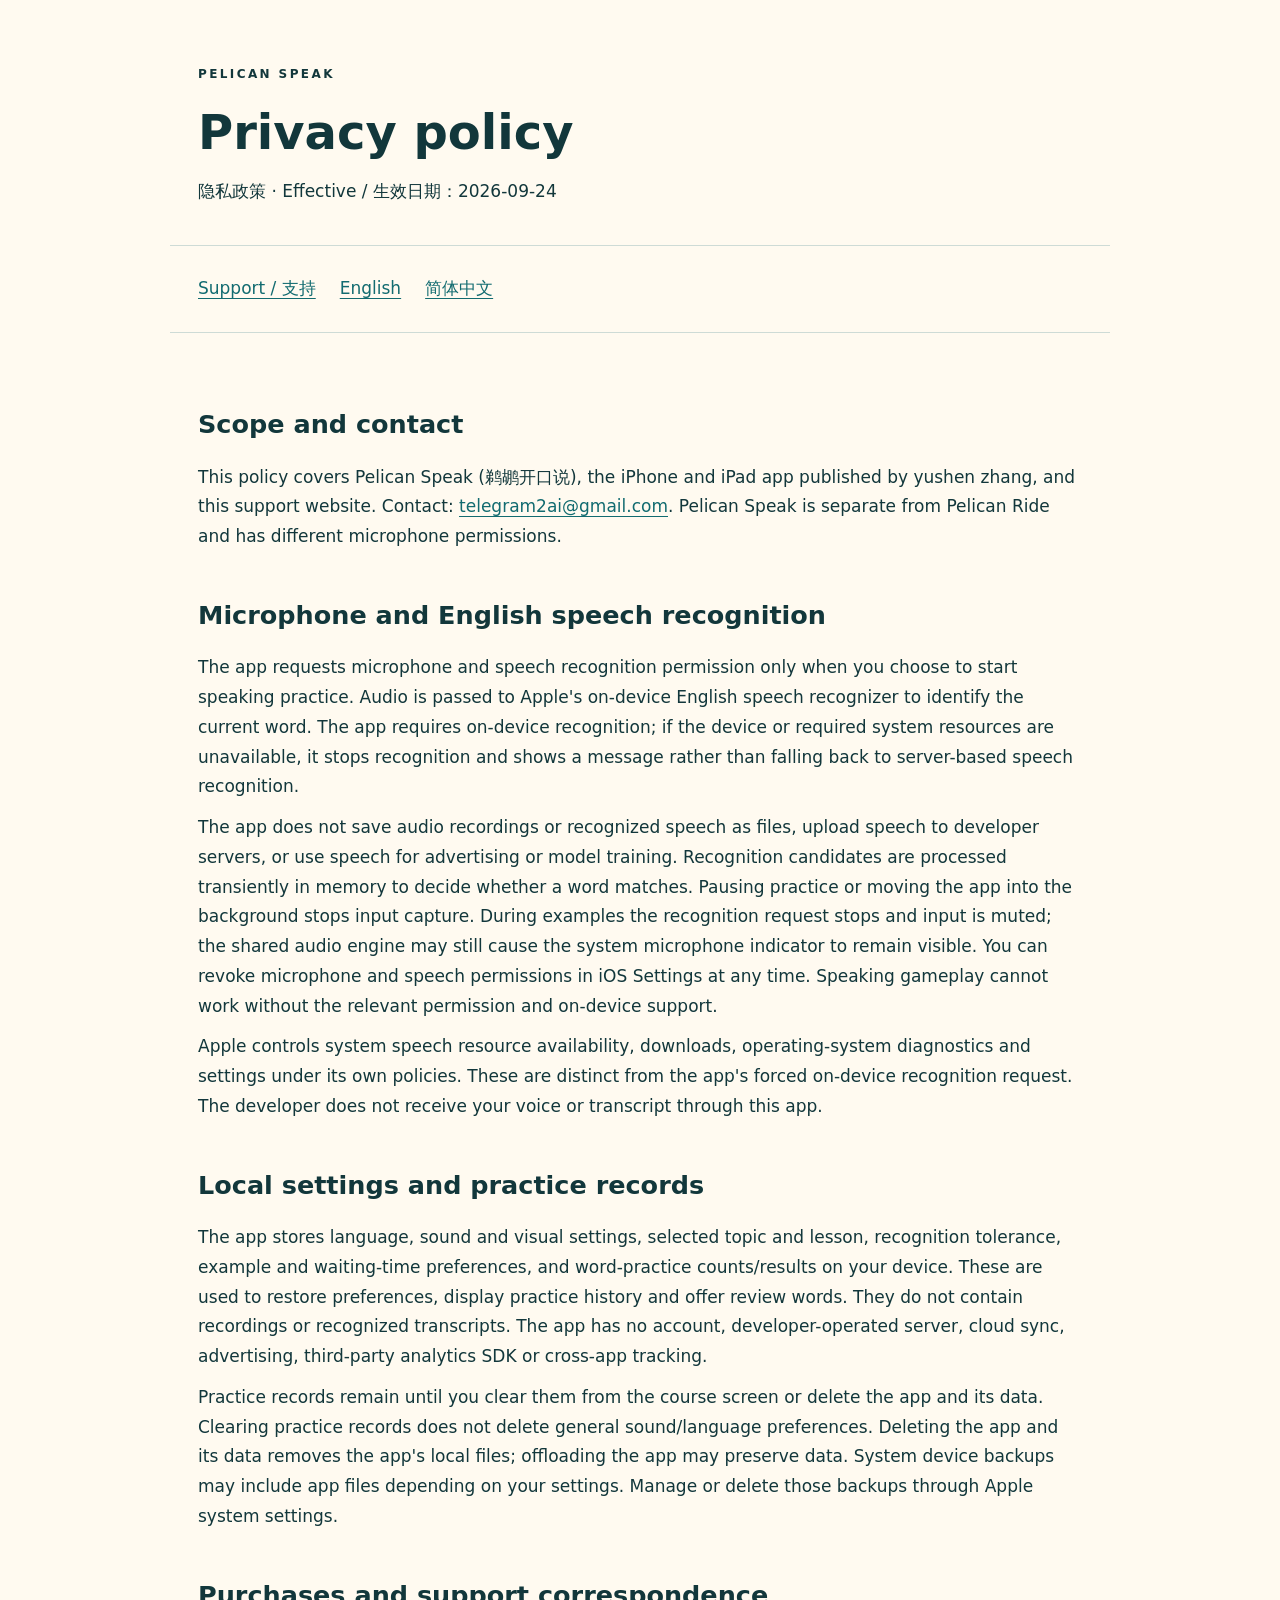
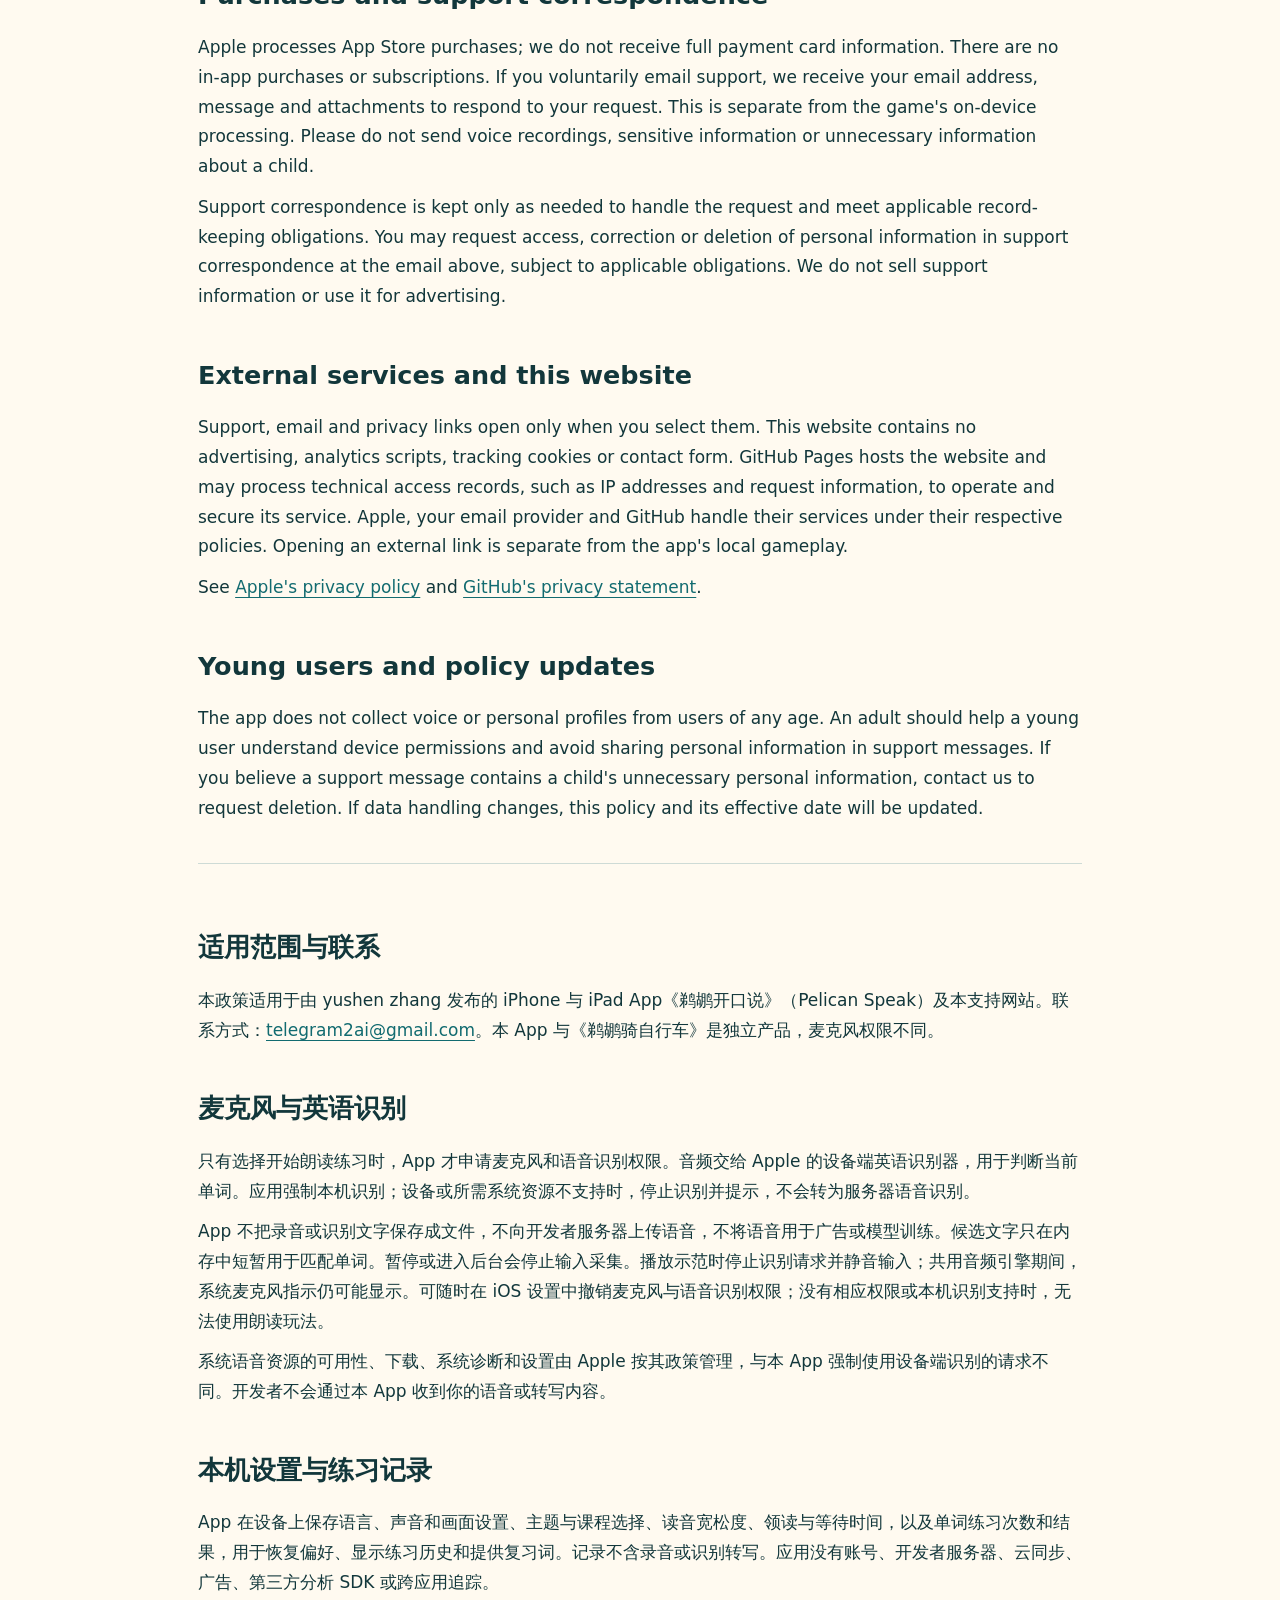
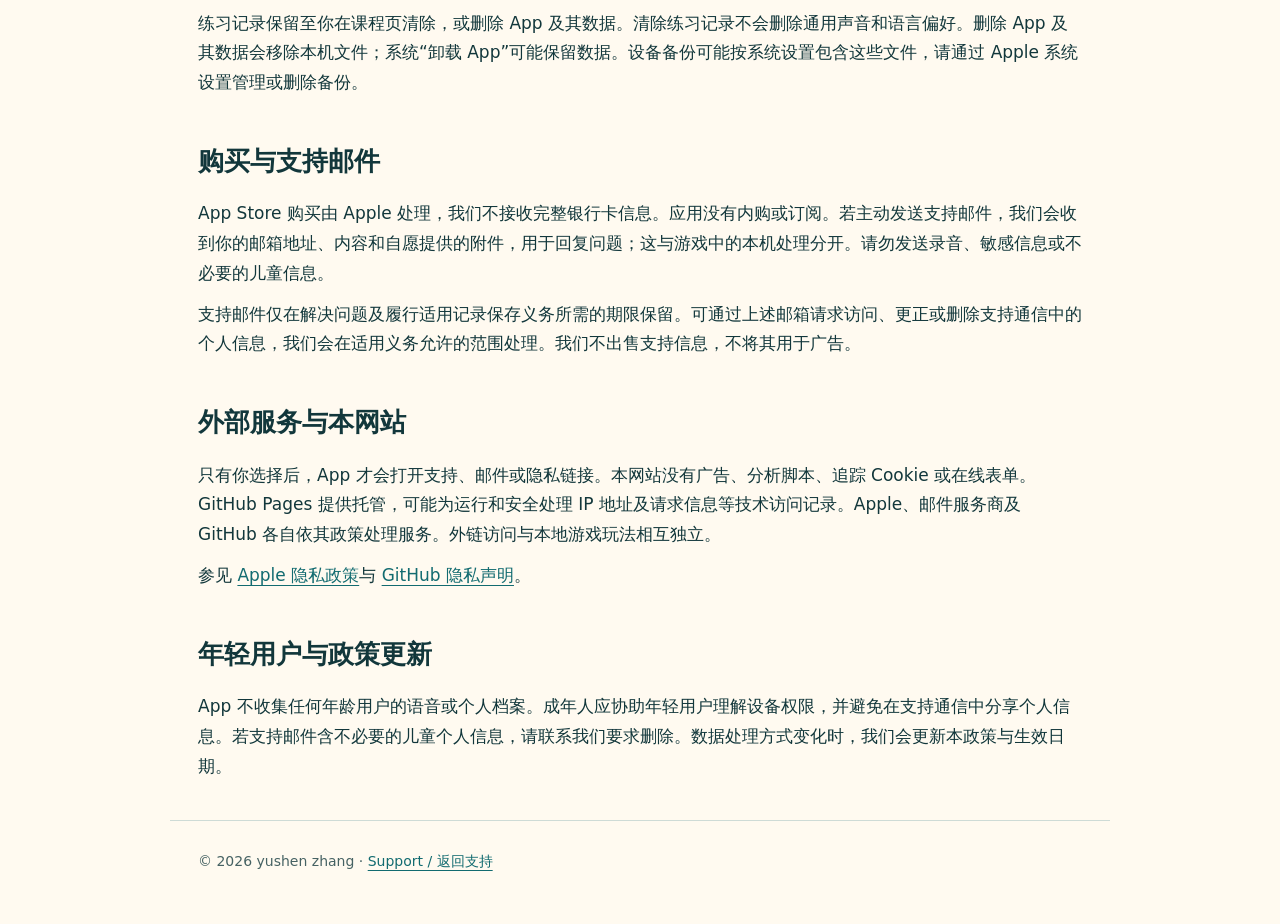
==== privacy.html @ 5c042890 "Publish Pelican Speak support and privacy pages" ====
<!doctype html>
<html lang="en"><head><meta charset="utf-8"><meta name="viewport" content="width=device-width,initial-scale=1"><title>Pelican Speak · Privacy policy / 鹈鹕开口说隐私政策</title><link rel="stylesheet" href="style.css"></head>
<body><header><div><span class="eyebrow">PELICAN SPEAK</span><h1>Privacy policy</h1><p>隐私政策 · Effective / 生效日期：2026-09-24</p></div></header><nav aria-label="Navigation"><a href="index.html">Support / 支持</a><a href="#en">English</a><a href="#zh">简体中文</a></nav>
<main><section id="en"><h2>Scope and contact</h2><p>This policy covers Pelican Speak (鹈鹕开口说), the iPhone and iPad app published by yushen zhang, and this support website. Contact: <a href="mailto:telegram2ai@gmail.com">telegram2ai@gmail.com</a>. Pelican Speak is separate from Pelican Ride and has different microphone permissions.</p>
<h2>Microphone and English speech recognition</h2><p>The app requests microphone and speech recognition permission only when you choose to start speaking practice. Audio is passed to Apple's on-device English speech recognizer to identify the current word. The app requires on-device recognition; if the device or required system resources are unavailable, it stops recognition and shows a message rather than falling back to server-based speech recognition.</p><p>The app does not save audio recordings or recognized speech as files, upload speech to developer servers, or use speech for advertising or model training. Recognition candidates are processed transiently in memory to decide whether a word matches. Pausing practice or moving the app into the background stops input capture. During examples the recognition request stops and input is muted; the shared audio engine may still cause the system microphone indicator to remain visible. You can revoke microphone and speech permissions in iOS Settings at any time. Speaking gameplay cannot work without the relevant permission and on-device support.</p><p>Apple controls system speech resource availability, downloads, operating-system diagnostics and settings under its own policies. These are distinct from the app's forced on-device recognition request. The developer does not receive your voice or transcript through this app.</p>
<h2>Local settings and practice records</h2><p>The app stores language, sound and visual settings, selected topic and lesson, recognition tolerance, example and waiting-time preferences, and word-practice counts/results on your device. These are used to restore preferences, display practice history and offer review words. They do not contain recordings or recognized transcripts. The app has no account, developer-operated server, cloud sync, advertising, third-party analytics SDK or cross-app tracking.</p><p>Practice records remain until you clear them from the course screen or delete the app and its data. Clearing practice records does not delete general sound/language preferences. Deleting the app and its data removes the app's local files; offloading the app may preserve data. System device backups may include app files depending on your settings. Manage or delete those backups through Apple system settings.</p>
<h2>Purchases and support correspondence</h2><p>Apple processes App Store purchases; we do not receive full payment card information. There are no in-app purchases or subscriptions. If you voluntarily email support, we receive your email address, message and attachments to respond to your request. This is separate from the game's on-device processing. Please do not send voice recordings, sensitive information or unnecessary information about a child.</p><p>Support correspondence is kept only as needed to handle the request and meet applicable record-keeping obligations. You may request access, correction or deletion of personal information in support correspondence at the email above, subject to applicable obligations. We do not sell support information or use it for advertising.</p>
<h2>External services and this website</h2><p>Support, email and privacy links open only when you select them. This website contains no advertising, analytics scripts, tracking cookies or contact form. GitHub Pages hosts the website and may process technical access records, such as IP addresses and request information, to operate and secure its service. Apple, your email provider and GitHub handle their services under their respective policies. Opening an external link is separate from the app's local gameplay.</p><p>See <a href="https://www.apple.com/legal/privacy/">Apple's privacy policy</a> and <a href="https://docs.github.com/en/site-policy/privacy-policies/github-general-privacy-statement">GitHub's privacy statement</a>.</p>
<h2>Young users and policy updates</h2><p>The app does not collect voice or personal profiles from users of any age. An adult should help a young user understand device permissions and avoid sharing personal information in support messages. If you believe a support message contains a child's unnecessary personal information, contact us to request deletion. If data handling changes, this policy and its effective date will be updated.</p></section>
<section id="zh" lang="zh-Hans"><h2>适用范围与联系</h2><p>本政策适用于由 yushen zhang 发布的 iPhone 与 iPad App《鹈鹕开口说》（Pelican Speak）及本支持网站。联系方式：<a href="mailto:telegram2ai@gmail.com">telegram2ai@gmail.com</a>。本 App 与《鹈鹕骑自行车》是独立产品，麦克风权限不同。</p>
<h2>麦克风与英语识别</h2><p>只有选择开始朗读练习时，App 才申请麦克风和语音识别权限。音频交给 Apple 的设备端英语识别器，用于判断当前单词。应用强制本机识别；设备或所需系统资源不支持时，停止识别并提示，不会转为服务器语音识别。</p><p>App 不把录音或识别文字保存成文件，不向开发者服务器上传语音，不将语音用于广告或模型训练。候选文字只在内存中短暂用于匹配单词。暂停或进入后台会停止输入采集。播放示范时停止识别请求并静音输入；共用音频引擎期间，系统麦克风指示仍可能显示。可随时在 iOS 设置中撤销麦克风与语音识别权限；没有相应权限或本机识别支持时，无法使用朗读玩法。</p><p>系统语音资源的可用性、下载、系统诊断和设置由 Apple 按其政策管理，与本 App 强制使用设备端识别的请求不同。开发者不会通过本 App 收到你的语音或转写内容。</p>
<h2>本机设置与练习记录</h2><p>App 在设备上保存语言、声音和画面设置、主题与课程选择、读音宽松度、领读与等待时间，以及单词练习次数和结果，用于恢复偏好、显示练习历史和提供复习词。记录不含录音或识别转写。应用没有账号、开发者服务器、云同步、广告、第三方分析 SDK 或跨应用追踪。</p><p>练习记录保留至你在课程页清除，或删除 App 及其数据。清除练习记录不会删除通用声音和语言偏好。删除 App 及其数据会移除本机文件；系统“卸载 App”可能保留数据。设备备份可能按系统设置包含这些文件，请通过 Apple 系统设置管理或删除备份。</p>
<h2>购买与支持邮件</h2><p>App Store 购买由 Apple 处理，我们不接收完整银行卡信息。应用没有内购或订阅。若主动发送支持邮件，我们会收到你的邮箱地址、内容和自愿提供的附件，用于回复问题；这与游戏中的本机处理分开。请勿发送录音、敏感信息或不必要的儿童信息。</p><p>支持邮件仅在解决问题及履行适用记录保存义务所需的期限保留。可通过上述邮箱请求访问、更正或删除支持通信中的个人信息，我们会在适用义务允许的范围处理。我们不出售支持信息，不将其用于广告。</p>
<h2>外部服务与本网站</h2><p>只有你选择后，App 才会打开支持、邮件或隐私链接。本网站没有广告、分析脚本、追踪 Cookie 或在线表单。GitHub Pages 提供托管，可能为运行和安全处理 IP 地址及请求信息等技术访问记录。Apple、邮件服务商及 GitHub 各自依其政策处理服务。外链访问与本地游戏玩法相互独立。</p><p>参见 <a href="https://www.apple.com/legal/privacy/">Apple 隐私政策</a>与 <a href="https://docs.github.com/en/site-policy/privacy-policies/github-general-privacy-statement">GitHub 隐私声明</a>。</p>
<h2>年轻用户与政策更新</h2><p>App 不收集任何年龄用户的语音或个人档案。成年人应协助年轻用户理解设备权限，并避免在支持通信中分享个人信息。若支持邮件含不必要的儿童个人信息，请联系我们要求删除。数据处理方式变化时，我们会更新本政策与生效日期。</p></section></main><footer>© 2026 yushen zhang · <a href="index.html">Support / 返回支持</a></footer></body></html>
---- style.css ----
:root{color-scheme:light;--ink:#12373b;--sea:#126b70;--paper:#fffaf0;--line:#cedbd6}*{box-sizing:border-box}body{margin:0;background:var(--paper);color:var(--ink);font:17px/1.75 system-ui,-apple-system,sans-serif}header,nav,main,footer{max-width:940px;margin:auto;padding:28px}header{display:flex;gap:28px;align-items:center;padding-top:58px}header img{width:120px;height:120px;border-radius:24px}h1{font-size:clamp(30px,5vw,48px);line-height:1.15;margin:.35em 0}h2{line-height:1.35;margin-top:1.8em}h3{margin-bottom:.25em}p{margin:.65em 0}a{color:var(--sea);text-underline-offset:4px}a:focus-visible{outline:3px solid #dc881d;outline-offset:4px}nav{display:flex;gap:24px;flex-wrap:wrap;border-block:1px solid var(--line)}section+section{border-top:1px solid var(--line);margin-top:40px;padding-top:20px}.eyebrow{font-size:12px;letter-spacing:.2em;font-weight:700}.note{padding:16px 20px;border-left:4px solid var(--sea);background:#e8f1eb}footer{font-size:14px;color:#466263;border-top:1px solid var(--line);padding-bottom:50px}@media(max-width:560px){header{align-items:flex-start;gap:16px}header img{width:76px;height:76px;border-radius:18px}header,nav,main,footer{padding-inline:22px}}
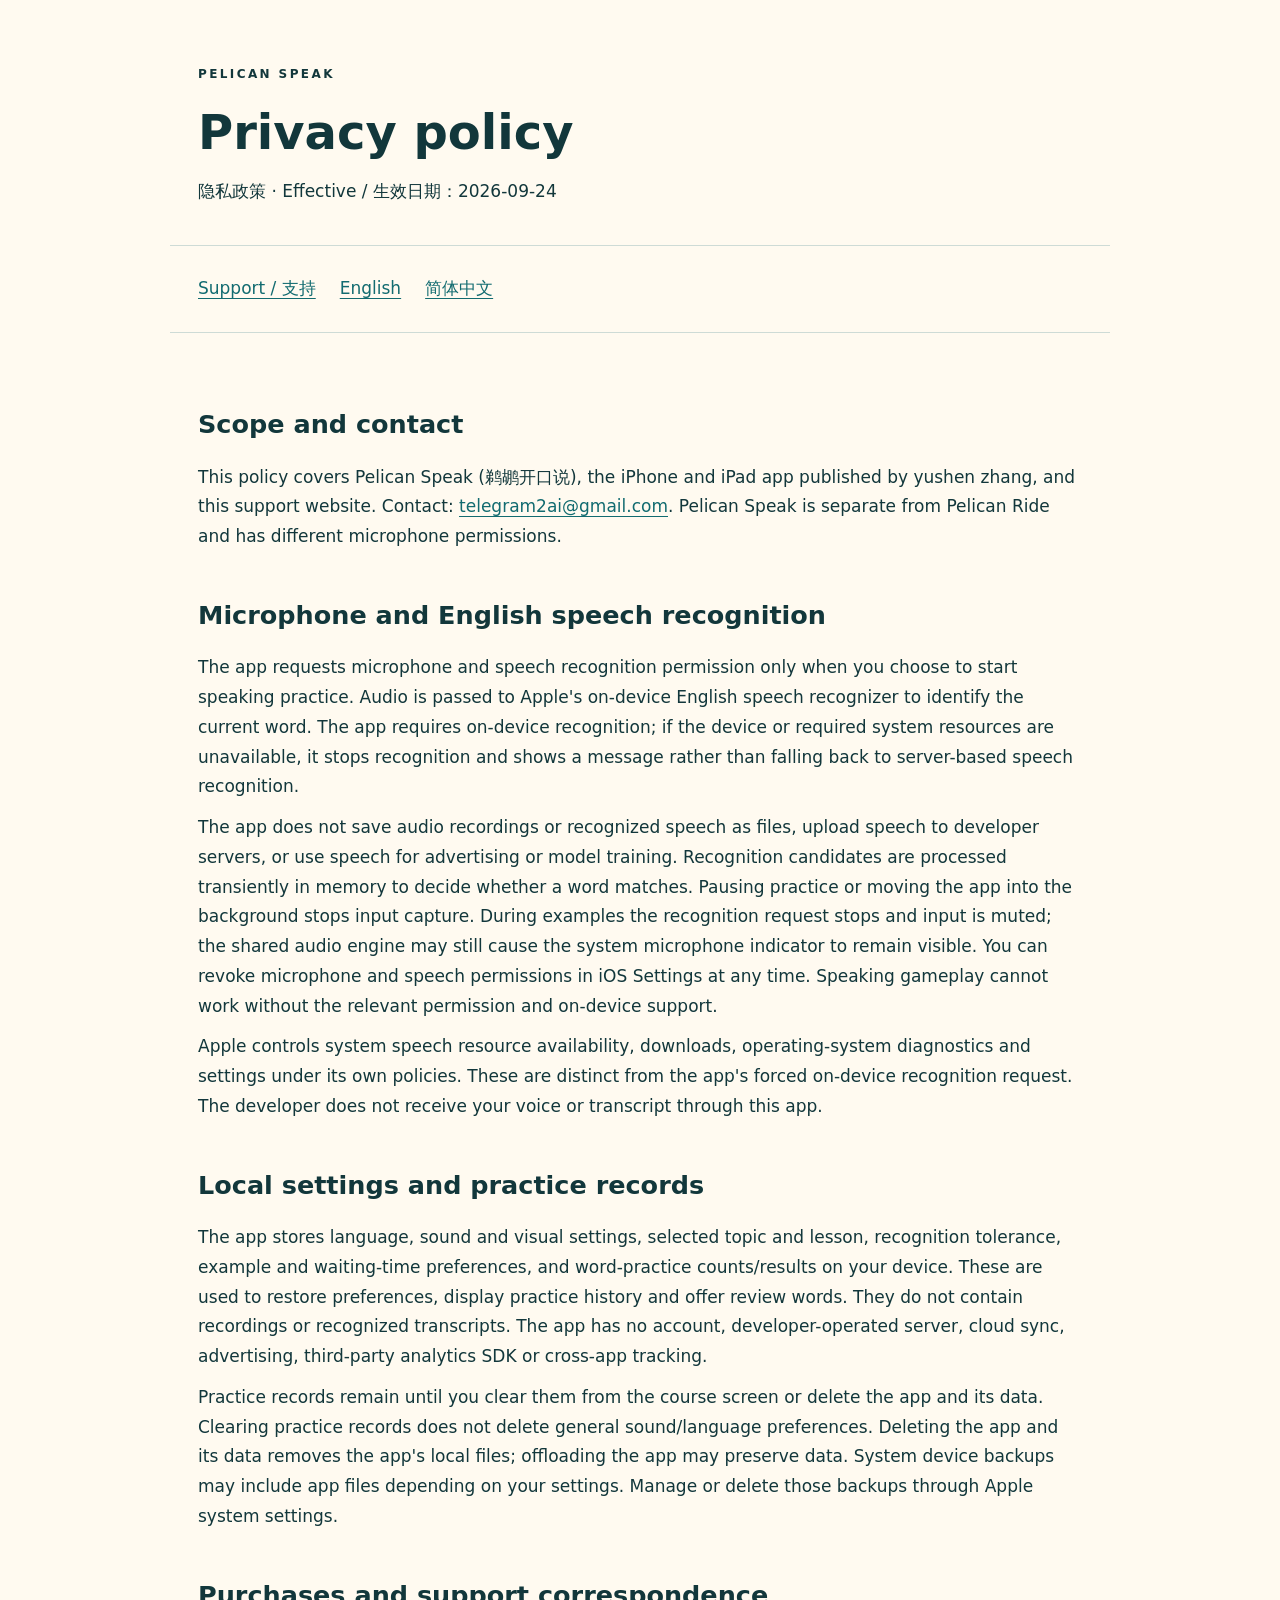
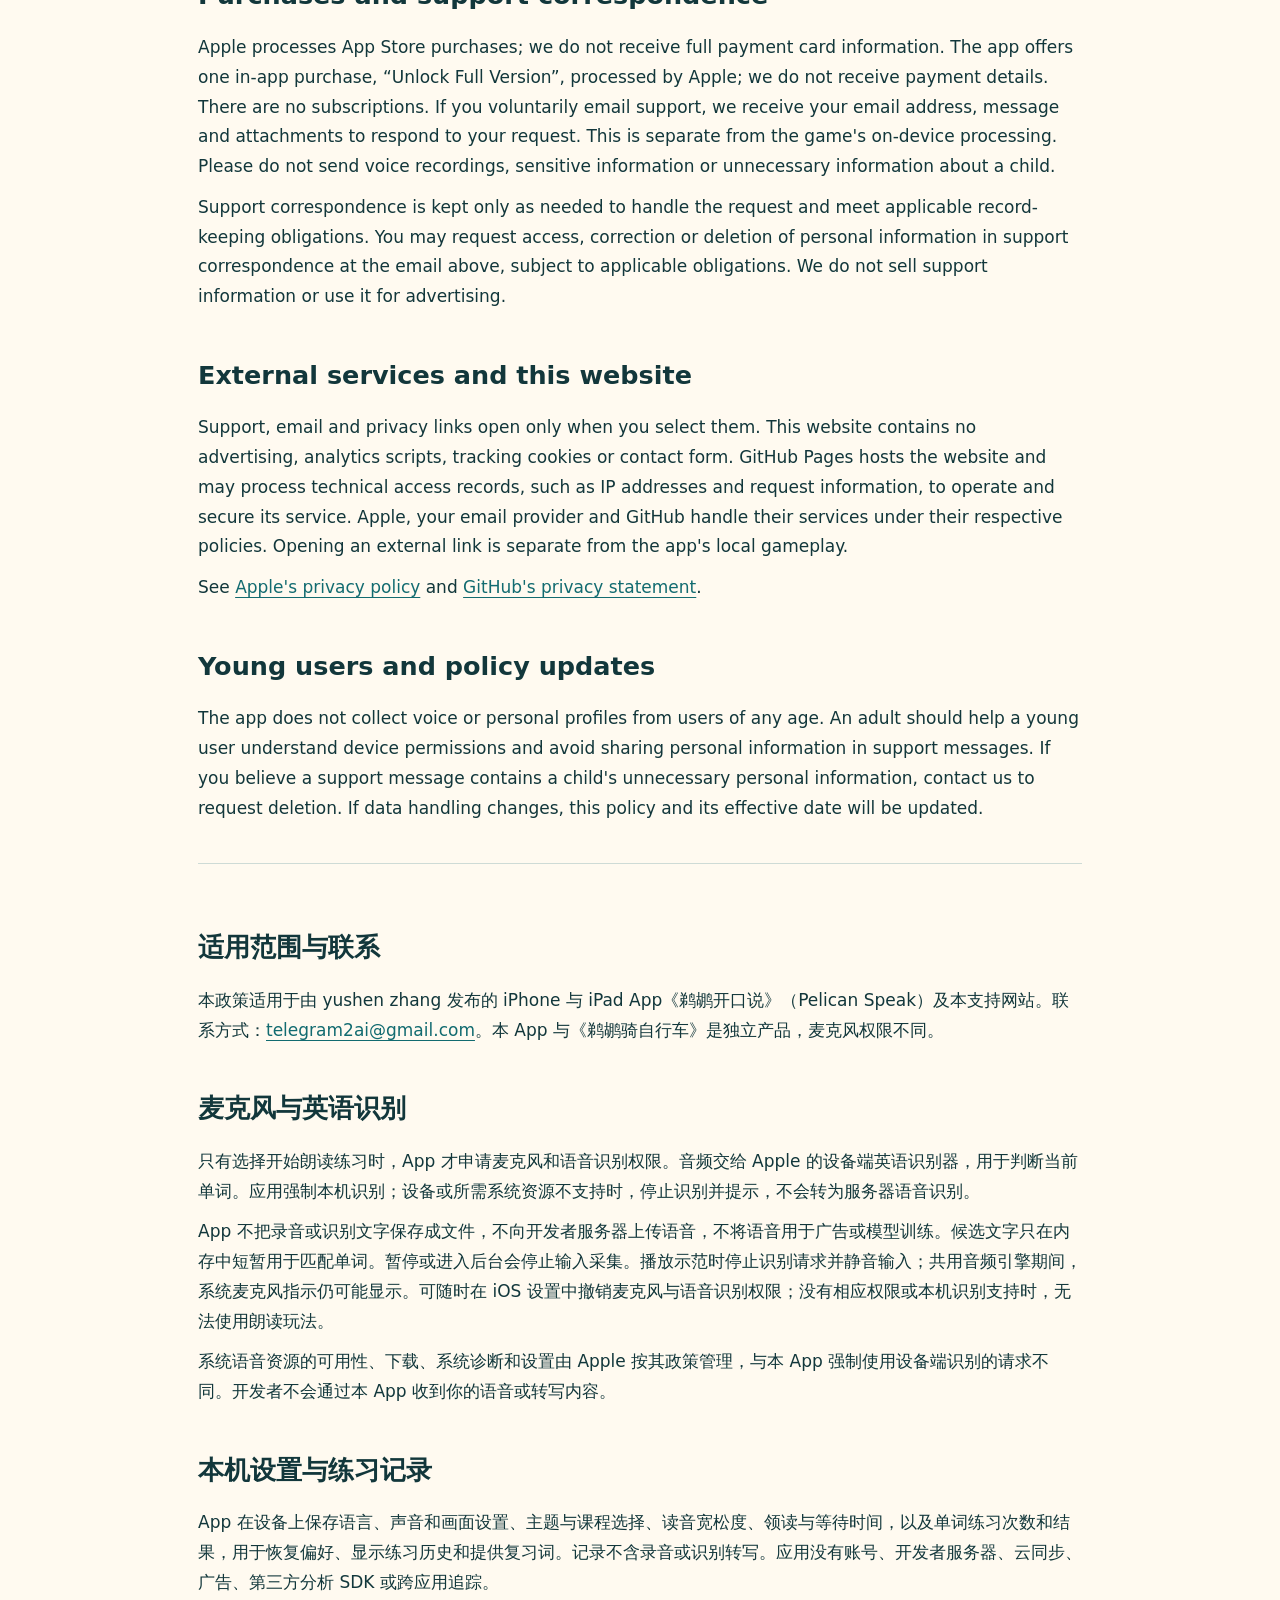
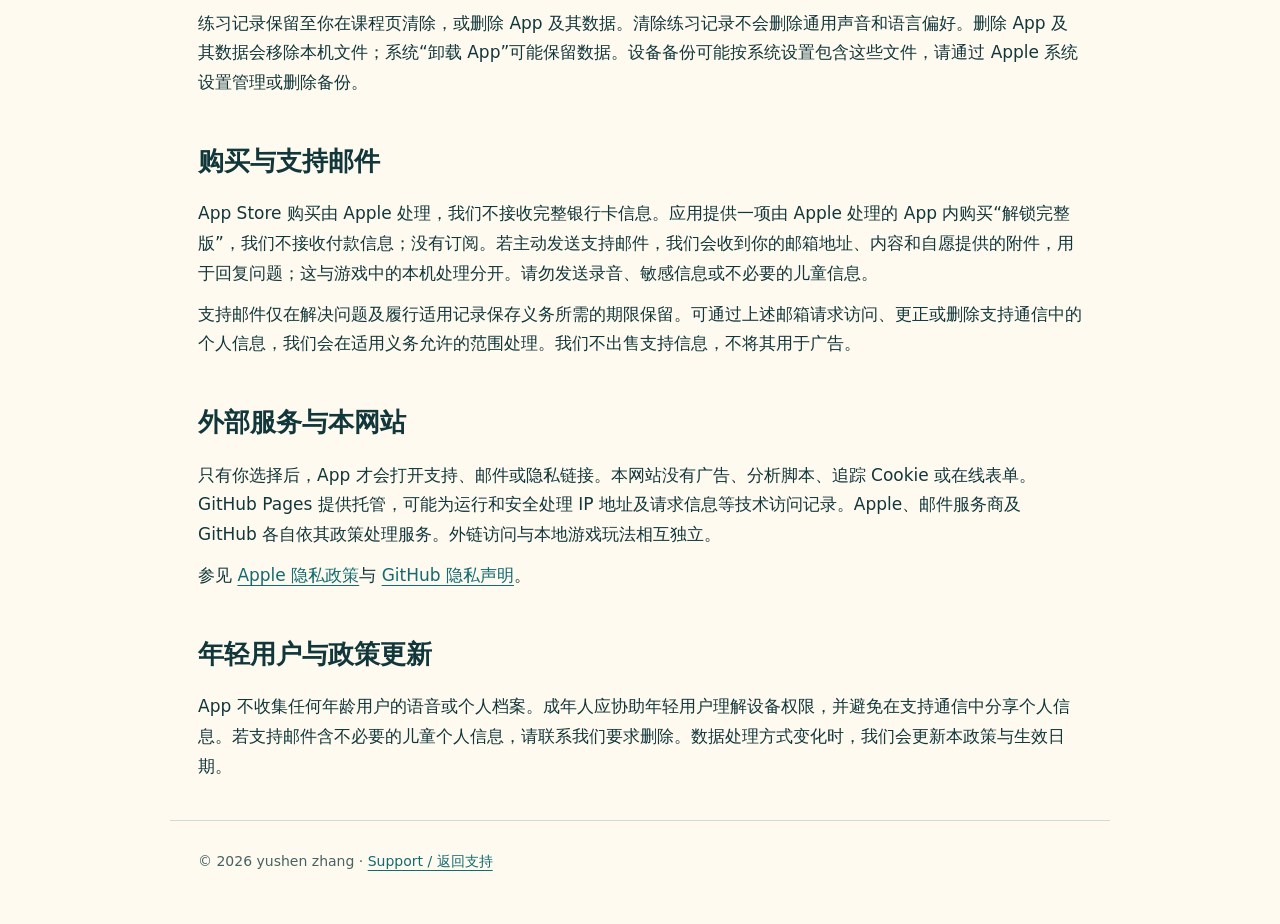
==== commit ac18b8ab: "说明改为免费下载 + 一次性 App 内购买解锁（2026-10-13 提交审核的新版本） Co-Authored-By: Claude Opus 5.5 <noreply@anthropic.com" ====
--- a/privacy.html
+++ b/privacy.html
@@ -4,12 +4,12 @@
 <main><section id="en"><h2>Scope and contact</h2><p>This policy covers Pelican Speak (鹈鹕开口说), the iPhone and iPad app published by yushen zhang, and this support website. Contact: <a href="mailto:telegram2ai@gmail.com">telegram2ai@gmail.com</a>. Pelican Speak is separate from Pelican Ride and has different microphone permissions.</p>
 <h2>Microphone and English speech recognition</h2><p>The app requests microphone and speech recognition permission only when you choose to start speaking practice. Audio is passed to Apple's on-device English speech recognizer to identify the current word. The app requires on-device recognition; if the device or required system resources are unavailable, it stops recognition and shows a message rather than falling back to server-based speech recognition.</p><p>The app does not save audio recordings or recognized speech as files, upload speech to developer servers, or use speech for advertising or model training. Recognition candidates are processed transiently in memory to decide whether a word matches. Pausing practice or moving the app into the background stops input capture. During examples the recognition request stops and input is muted; the shared audio engine may still cause the system microphone indicator to remain visible. You can revoke microphone and speech permissions in iOS Settings at any time. Speaking gameplay cannot work without the relevant permission and on-device support.</p><p>Apple controls system speech resource availability, downloads, operating-system diagnostics and settings under its own policies. These are distinct from the app's forced on-device recognition request. The developer does not receive your voice or transcript through this app.</p>
 <h2>Local settings and practice records</h2><p>The app stores language, sound and visual settings, selected topic and lesson, recognition tolerance, example and waiting-time preferences, and word-practice counts/results on your device. These are used to restore preferences, display practice history and offer review words. They do not contain recordings or recognized transcripts. The app has no account, developer-operated server, cloud sync, advertising, third-party analytics SDK or cross-app tracking.</p><p>Practice records remain until you clear them from the course screen or delete the app and its data. Clearing practice records does not delete general sound/language preferences. Deleting the app and its data removes the app's local files; offloading the app may preserve data. System device backups may include app files depending on your settings. Manage or delete those backups through Apple system settings.</p>
-<h2>Purchases and support correspondence</h2><p>Apple processes App Store purchases; we do not receive full payment card information. There are no in-app purchases or subscriptions. If you voluntarily email support, we receive your email address, message and attachments to respond to your request. This is separate from the game's on-device processing. Please do not send voice recordings, sensitive information or unnecessary information about a child.</p><p>Support correspondence is kept only as needed to handle the request and meet applicable record-keeping obligations. You may request access, correction or deletion of personal information in support correspondence at the email above, subject to applicable obligations. We do not sell support information or use it for advertising.</p>
+<h2>Purchases and support correspondence</h2><p>Apple processes App Store purchases; we do not receive full payment card information. The app offers one in-app purchase, “Unlock Full Version”, processed by Apple; we do not receive payment details. There are no subscriptions. If you voluntarily email support, we receive your email address, message and attachments to respond to your request. This is separate from the game's on-device processing. Please do not send voice recordings, sensitive information or unnecessary information about a child.</p><p>Support correspondence is kept only as needed to handle the request and meet applicable record-keeping obligations. You may request access, correction or deletion of personal information in support correspondence at the email above, subject to applicable obligations. We do not sell support information or use it for advertising.</p>
 <h2>External services and this website</h2><p>Support, email and privacy links open only when you select them. This website contains no advertising, analytics scripts, tracking cookies or contact form. GitHub Pages hosts the website and may process technical access records, such as IP addresses and request information, to operate and secure its service. Apple, your email provider and GitHub handle their services under their respective policies. Opening an external link is separate from the app's local gameplay.</p><p>See <a href="https://www.apple.com/legal/privacy/">Apple's privacy policy</a> and <a href="https://docs.github.com/en/site-policy/privacy-policies/github-general-privacy-statement">GitHub's privacy statement</a>.</p>
 <h2>Young users and policy updates</h2><p>The app does not collect voice or personal profiles from users of any age. An adult should help a young user understand device permissions and avoid sharing personal information in support messages. If you believe a support message contains a child's unnecessary personal information, contact us to request deletion. If data handling changes, this policy and its effective date will be updated.</p></section>
 <section id="zh" lang="zh-Hans"><h2>适用范围与联系</h2><p>本政策适用于由 yushen zhang 发布的 iPhone 与 iPad App《鹈鹕开口说》（Pelican Speak）及本支持网站。联系方式：<a href="mailto:telegram2ai@gmail.com">telegram2ai@gmail.com</a>。本 App 与《鹈鹕骑自行车》是独立产品，麦克风权限不同。</p>
 <h2>麦克风与英语识别</h2><p>只有选择开始朗读练习时，App 才申请麦克风和语音识别权限。音频交给 Apple 的设备端英语识别器，用于判断当前单词。应用强制本机识别；设备或所需系统资源不支持时，停止识别并提示，不会转为服务器语音识别。</p><p>App 不把录音或识别文字保存成文件，不向开发者服务器上传语音，不将语音用于广告或模型训练。候选文字只在内存中短暂用于匹配单词。暂停或进入后台会停止输入采集。播放示范时停止识别请求并静音输入；共用音频引擎期间，系统麦克风指示仍可能显示。可随时在 iOS 设置中撤销麦克风与语音识别权限；没有相应权限或本机识别支持时，无法使用朗读玩法。</p><p>系统语音资源的可用性、下载、系统诊断和设置由 Apple 按其政策管理，与本 App 强制使用设备端识别的请求不同。开发者不会通过本 App 收到你的语音或转写内容。</p>
 <h2>本机设置与练习记录</h2><p>App 在设备上保存语言、声音和画面设置、主题与课程选择、读音宽松度、领读与等待时间，以及单词练习次数和结果，用于恢复偏好、显示练习历史和提供复习词。记录不含录音或识别转写。应用没有账号、开发者服务器、云同步、广告、第三方分析 SDK 或跨应用追踪。</p><p>练习记录保留至你在课程页清除，或删除 App 及其数据。清除练习记录不会删除通用声音和语言偏好。删除 App 及其数据会移除本机文件；系统“卸载 App”可能保留数据。设备备份可能按系统设置包含这些文件，请通过 Apple 系统设置管理或删除备份。</p>
-<h2>购买与支持邮件</h2><p>App Store 购买由 Apple 处理，我们不接收完整银行卡信息。应用没有内购或订阅。若主动发送支持邮件，我们会收到你的邮箱地址、内容和自愿提供的附件，用于回复问题；这与游戏中的本机处理分开。请勿发送录音、敏感信息或不必要的儿童信息。</p><p>支持邮件仅在解决问题及履行适用记录保存义务所需的期限保留。可通过上述邮箱请求访问、更正或删除支持通信中的个人信息，我们会在适用义务允许的范围处理。我们不出售支持信息，不将其用于广告。</p>
+<h2>购买与支持邮件</h2><p>App Store 购买由 Apple 处理，我们不接收完整银行卡信息。应用提供一项由 Apple 处理的 App 内购买“解锁完整版”，我们不接收付款信息；没有订阅。若主动发送支持邮件，我们会收到你的邮箱地址、内容和自愿提供的附件，用于回复问题；这与游戏中的本机处理分开。请勿发送录音、敏感信息或不必要的儿童信息。</p><p>支持邮件仅在解决问题及履行适用记录保存义务所需的期限保留。可通过上述邮箱请求访问、更正或删除支持通信中的个人信息，我们会在适用义务允许的范围处理。我们不出售支持信息，不将其用于广告。</p>
 <h2>外部服务与本网站</h2><p>只有你选择后，App 才会打开支持、邮件或隐私链接。本网站没有广告、分析脚本、追踪 Cookie 或在线表单。GitHub Pages 提供托管，可能为运行和安全处理 IP 地址及请求信息等技术访问记录。Apple、邮件服务商及 GitHub 各自依其政策处理服务。外链访问与本地游戏玩法相互独立。</p><p>参见 <a href="https://www.apple.com/legal/privacy/">Apple 隐私政策</a>与 <a href="https://docs.github.com/en/site-policy/privacy-policies/github-general-privacy-statement">GitHub 隐私声明</a>。</p>
 <h2>年轻用户与政策更新</h2><p>App 不收集任何年龄用户的语音或个人档案。成年人应协助年轻用户理解设备权限，并避免在支持通信中分享个人信息。若支持邮件含不必要的儿童个人信息，请联系我们要求删除。数据处理方式变化时，我们会更新本政策与生效日期。</p></section></main><footer>© 2026 yushen zhang · <a href="index.html">Support / 返回支持</a></footer></body></html>
